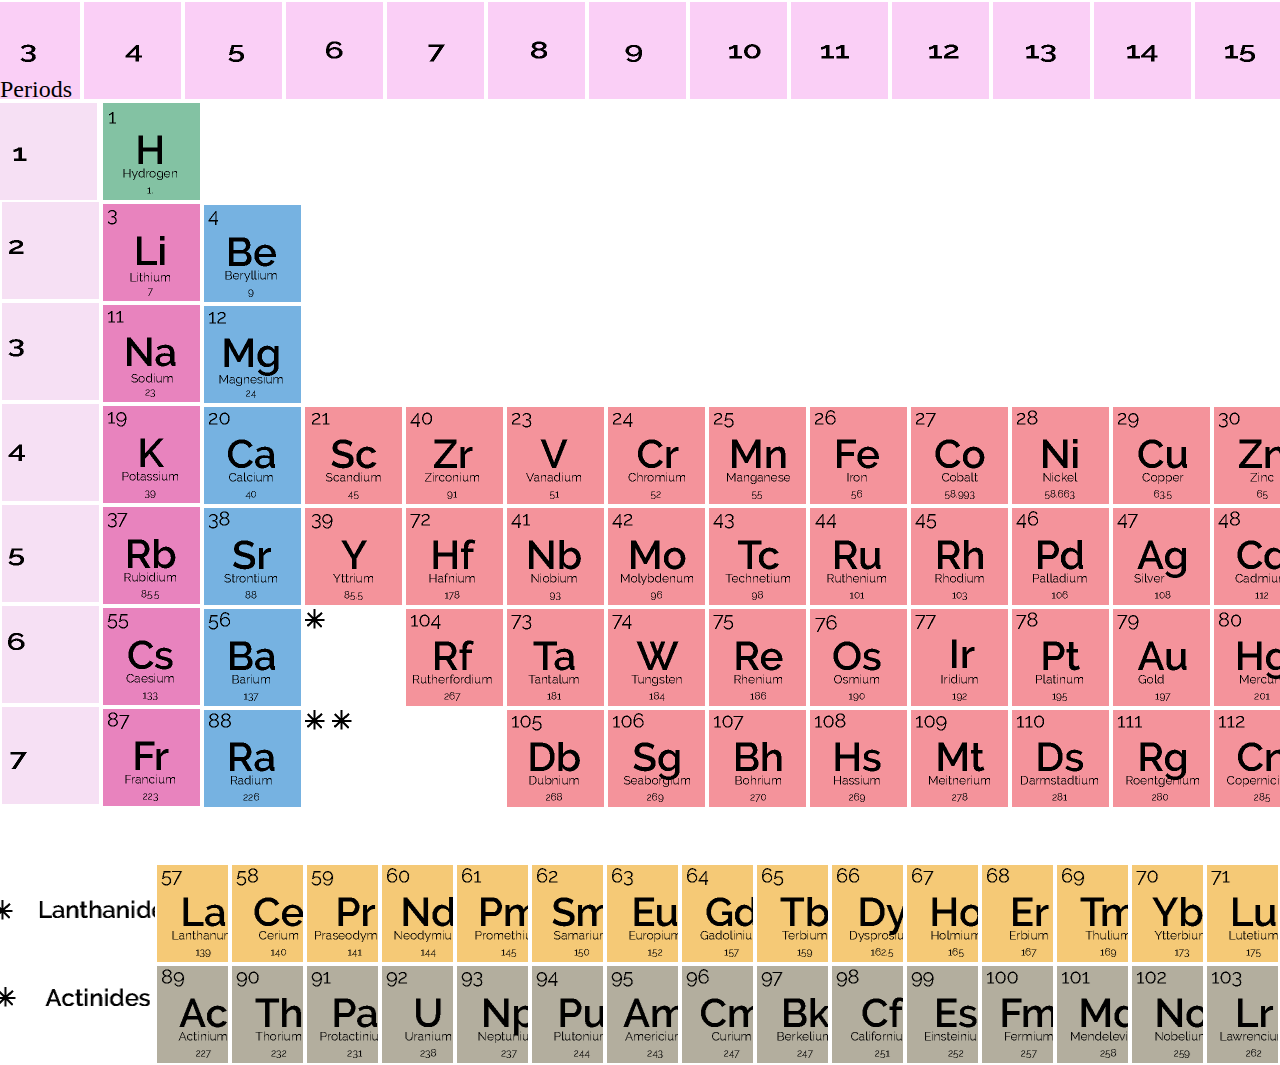
==== index.html @ 0c94d8a7 "Changed file location" ====
<!DOCTYPE html>
<html lang="en">

<head>
    <meta charset="UTF-8">
    <meta http-equiv="X-UA-Compatible" content="IE=edge">
    <meta name="viewport" content="width=device-width, initial-scale=1.0">
    <title>Periodic Table</title>
    <link rel="stylesheet" href="Styling/PeriodicTable.css">
    <link rel="stylesheet" href="Styling/style.css">
    <link rel="stylesheet" href="/Styling/utility.css">
</head>

<body>

    <div class="groups-heading x-flex center">
        <div class="group-title NormalCharacterStyle7">
            Groups
        </div>
        <div class="groups-heading-item m-1 st1">
            <div class="image58"></div>
        </div>
        <div class="groups-heading-item m-1 st1">
            <div class="image21"></div>
        </div>
        <div class="groups-heading-item m-1 st1">
            <div class="image20"></div>
        </div>
        <div class="groups-heading-item m-1 st1">
            <div class="image19"></div>
        </div>
        <div class="groups-heading-item m-1 st1">
            <div class="image18"></div>
        </div>
        <div class="groups-heading-item m-1 st1">
            <div class="image17"></div>
        </div>
        <div class="groups-heading-item m-1 st1">
            <div class="image16"></div>
        </div>
        <div class="groups-heading-item m-1 st1">
            <div class="image15"></div>
        </div>
        <div class="groups-heading-item m-1 st1">
            <div class="image14"></div>
        </div>
        <div class="groups-heading-item m-1 st1">
            <div class="image13"></div>
        </div>
        <div class="groups-heading-item m-1 st1">
            <div class="image12"></div>
        </div>
        <div class="groups-heading-item m-1 st1">
            <div class="image11"></div>
        </div>
        <div class="groups-heading-item m-1 st1">
            <div class="image10"></div>
        </div>
        <div class="groups-heading-item m-1 st1">
            <div class="image9"></div>
        </div>
        <div class="groups-heading-item m-1 st1">
            <div class="image8"></div>
        </div>
        <div class="groups-heading-item m-1 st1">
            <div class="image7"></div>
        </div>
        <div class="groups-heading-item m-1 st1">
            <div class="image6"></div>
        </div>
        <div class="groups-heading-item m-1 st1">
            <div class="image5"></div>
        </div>
    </div>



    <div class="periodic-table-main x-flex">

        <div class="periods-heading y-flex">
            <div class="periods-title NormalCharacterStyle7">
                Periods
            </div>
            <div class="periods-heading-item myColor">
                <div class="image59"></div>
            </div>
            <div class="periods-heading-item myColor m-1">
                <div class="image57"></div>
            </div>
            <div class="periods-heading-item myColor m-1">
                <div class="image56"></div>
            </div>
            <div class="periods-heading-item myColor m-1">
                <div class="image55"></div>
            </div>
            <div class="periods-heading-item myColor m-1">
                <div class="image54"></div>
            </div>
            <div class="periods-heading-item myColor m-1">
                <div class="image53"></div>
            </div>
            <div class="periods-heading-item myColor m-1">
                <div class="image52"></div>
            </div>
        </div>

        <div class="group1 y-flex">
            <div class="group1-item m-1 image146"></div>
            <div class="group1-item m-1 image145"></div>
            <div class="group1-item m-1 image144"></div>
            <div class="group1-item m-1 image143"></div>
            <div class="group1-item m-1 image142"></div>
            <div class="group1-item m-1 image141"></div>
            <div class="group1-item m-1 image140"></div>
        </div>

        <div class="group2 y-flex">
            <div class="group2-item m-1 image139"></div>
            <div class="group2-item m-1 image138"></div>
            <div class="group2-item m-1 image137"></div>
            <div class="group2-item m-1 image136"></div>
            <div class="group2-item m-1 image135"></div>
            <div class="group2-item m-1 image134"></div>
        </div>

        <div class="group3 y-flex">
            <div class="group3-item m-1 image133"></div>
            <div class="group3-item m-1 image132"></div>
            <div class="group3-item m-1 image4"></div>
            <div class="group3-item m-1 image2"></div>
        </div>

        <div class="group4 y-flex">
            <div class="group4-item m-1 image131"></div>
            <div class="group4-item m-1 image130"></div>
            <div class="group4-item m-1 image129"></div>
        </div>

        <div class="group5 y-flex">
            <div class="group5-item m-1 image128"></div>
            <div class="group5-item m-1 image127"></div>
            <div class="group5-item m-1 image126"></div>
            <div class="group5-item m-1 image125"></div>
        </div>

        <div class="group6 y-flex">
            <div class="group6-item m-1 image124"></div>
            <div class="group6-item m-1 image123"></div>
            <div class="group6-item m-1 image122"></div>
            <div class="group6-item m-1 image121"></div>
        </div>

        <div class="group7 y-flex">
            <div class="group7-item m-1 image120"></div>
            <div class="group7-item m-1 image119"></div>
            <div class="group7-item m-1 image118"></div>
            <div class="group7-item m-1 image117"></div>
        </div>

        <div class="group8 y-flex">
            <div class="group8-item m-1 image116"></div>
            <div class="group8-item m-1 image115"></div>
            <div class="group8-item m-1 image114"></div>
            <div class="group8-item m-1 image113"></div>
        </div>

        <div class="group9 y-flex">
            <div class="group9-item m-1 image112"></div>
            <div class="group9-item m-1 image111"></div>
            <div class="group9-item m-1 image110"></div>
            <div class="group9-item m-1 image109"></div>
        </div>

        <div class="group10 y-flex">
            <div class="group10-item m-1 image108"></div>
            <div class="group10-item m-1 image107"></div>
            <div class="group10-item m-1 image106"></div>
            <div class="group10-item m-1 image105"></div>
        </div>

        <div class="group11 y-flex">
            <div class="group11-item m-1 image104"></div>
            <div class="group11-item m-1 image103"></div>
            <div class="group11-item m-1 image102"></div>
            <div class="group11-item m-1 image101"></div>
        </div>

        <div class="group12 y-flex">
            <div class="group12-item m-1 image100"></div>
            <div class="group12-item m-1 image99"></div>
            <div class="group12-item m-1 image98"></div>
            <div class="group12-item m-1 image97"></div>
        </div>

        <div class="group13 y-flex">
            <div class="group13-item m-1 image96"></div>
            <div class="group13-item m-1 image95"></div>
            <div class="group13-item m-1 image94"></div>
            <div class="group13-item m-1 image93"></div>
            <div class="group13-item m-1 image92"></div>
        </div>

        <div class="group14 y-flex">
            <div class="group14-item m-1 image91"></div>
            <div class="group14-item m-1 image90"></div>
            <div class="group14-item m-1 image89"></div>
            <div class="group14-item m-1 image88"></div>
            <div class="group14-item m-1 image87"></div>
            <div class="group14-item m-1 image86"></div>
        </div>

        <div class="group15">
            <div class="group15-item m-2 image85"></div>
            <div class="group15-item m-2 image84"></div>
            <div class="group15-item m-2 image83"></div>
            <div class="group15-item m-2 image82"></div>
            <div class="group15-item m-2 image81"></div>
            <div class="group15-item m-2 image80"></div>
        </div>

        <div class="group16 y-flex">
            <div class="group16-item m-1 image79"></div>
            <div class="group16-item m-1 image78"></div>
            <div class="group16-item m-1 image77"></div>
            <div class="group16-item m-1 image76"></div>
            <div class="group16-item m-1 image75"></div>
            <div class="group16-item m-1 image74"></div>
        </div>

        <div class="group17 y-flex">
            <div class="group17-item m-1 image73"></div>
            <div class="group17-item m-1 image72"></div>
            <div class="group17-item m-1 image71"></div>
            <div class="group17-item m-1 image70"></div>
            <div class="group17-item m-1 image69"></div>
            <div class="group17-item m-1 image68"></div>
        </div>

        <div class="group18 y-flex center">
            <div class="group18-item m-1 image"></div>
            <div class="group18-item m-1 image67"></div>
            <div class="group18-item m-1 image66"></div>
            <div class="group18-item m-1 image65"></div>
            <div class="group18-item m-1 image64"></div>
            <div class="group18-item m-1 image63"></div>
            <div class="group18-item m-1 image62"></div>
        </div>

    </div>

    <div class="lower-periodic-table exceptions">
        <div class="lanthanides x-flex center">
            <div class="lanthanides-heading image3"></div>
            <div class="period6-item m-1 image51"></div>
            <div class="period6-item m-1 image49"></div>
            <div class="period6-item m-1 image47"></div>
            <div class="period6-item m-1 image45"></div>
            <div class="period6-item m-1 image43"></div>
            <div class="period6-item m-1 image41"></div>
            <div class="period6-item m-1 image39"></div>
            <div class="period6-item m-1 image37"></div>
            <div class="period6-item m-1 image35"></div>
            <div class="period6-item m-1 image33"></div>
            <div class="period6-item m-1 image31"></div>
            <div class="period6-item m-1 image29"></div>
            <div class="period6-item m-1 image27"></div>
            <div class="period6-item m-1 image25"></div>
            <div class="period6-item m-1 image23"></div>
        </div>

        <div class="actinides x-flex center">
            <div class="actinides-heading image1"></div>
            <div class="period7-item m-1 image50"></div>
            <div class="period7-item m-1 image48"></div>
            <div class="period7-item m-1 image46"></div>
            <div class="period7-item m-1 image44"></div>
            <div class="period7-item m-1 image42"></div>
            <div class="period7-item m-1 image40"></div>
            <div class="period7-item m-1 image38"></div>
            <div class="period7-item m-1 image36"></div>
            <div class="period7-item m-1 image34"></div>
            <div class="period7-item m-1 image32"></div>
            <div class="period7-item m-1 image30"></div>
            <div class="period7-item m-1 image28"></div>
            <div class="period7-item m-1 image26"></div>
            <div class="period7-item m-1 image24"></div>
            <div class="period7-item m-1 image22"></div>
        </div>
    </div>

</body>

</html>
---- Styling/PeriodicTable.css ----
@charset "utf-8";
.image9
{
	background-image : url(../Media/image9.png);
	background-repeat : no-repeat;
	width : 97px;
	height : 98px;
}
.image1
{
	background-image : url(../Media/image1.png);
	background-repeat : no-repeat;
	width : 267px;
	height : 97px;
}
.image14
{
	background-image : url(../Media/image14.png);
	background-repeat : no-repeat;
	width : 97px;
	height : 98px;
}
.image19
{
	background-image : url(../Media/image19.png);
	background-repeat : no-repeat;
	width : 97px;
	height : 98px;
}
.image27
{
	background-image : url(../Media/image27.png);
	background-repeat : no-repeat;
	width : 97px;
	height : 97px;
}
.image29
{
	background-image : url(../Media/image29.png);
	background-repeat : no-repeat;
	width : 97px;
	height : 97px;
}
.image5
{
	background-image : url(../Media/image5.png);
	background-repeat : no-repeat;
	width : 97px;
	height : 98px;
}
.image17
{
	background-image : url(../Media/image17.png);
	background-repeat : no-repeat;
	width : 97px;
	height : 98px;
}
.image26
{
	background-image : url(../Media/image26.png);
	background-repeat : no-repeat;
	width : 97px;
	height : 97px;
}
.image33
{
	background-image : url(../Media/image33.png);
	background-repeat : no-repeat;
	width : 97px;
	height : 97px;
}
.image6
{
	background-image : url(../Media/image6.png);
	background-repeat : no-repeat;
	width : 97px;
	height : 98px;
}
.image18
{
	background-image : url(../Media/image18.png);
	background-repeat : no-repeat;
	width : 97px;
	height : 98px;
}
.image21
{
	background-image : url(../Media/image21.png);
	background-repeat : no-repeat;
	width : 97px;
	height : 98px;
}
.image13
{
	background-image : url(../Media/image13.png);
	background-repeat : no-repeat;
	width : 97px;
	height : 98px;
}
.image34
{
	background-image : url(../Media/image34.png);
	background-repeat : no-repeat;
	width : 97px;
	height : 97px;
}
.image35
{
	background-image : url(../Media/image35.png);
	background-repeat : no-repeat;
	width : 97px;
	height : 97px;
}
.image16
{
	background-image : url(../Media/image16.png);
	background-repeat : no-repeat;
	width : 97px;
	height : 98px;
}
.image3
{
	background-image : url(../Media/image3.png);
	background-repeat : no-repeat;
	width : 267px;
	height : 97px;
}
.image25
{
	background-image : url(../Media/image25.png);
	background-repeat : no-repeat;
	width : 97px;
	height : 97px;
}
.image32
{
	background-image : url(../Media/image32.png);
	background-repeat : no-repeat;
	width : 97px;
	height : 97px;
}
.image36
{
	background-image : url(../Media/image36.png);
	background-repeat : no-repeat;
	width : 97px;
	height : 97px;
}
.image11
{
	background-image : url(../Media/image11.png);
	background-repeat : no-repeat;
	width : 97px;
	height : 98px;
}
.image8
{
	background-image : url(../Media/image8.png);
	background-repeat : no-repeat;
	width : 97px;
	height : 98px;
}
.image15
{
	background-image : url(../Media/image15.png);
	background-repeat : no-repeat;
	width : 97px;
	height : 98px;
}
.image24
{
	background-image : url(../Media/image24.png);
	background-repeat : no-repeat;
	width : 97px;
	height : 97px;
}
.image28
{
	background-image : url(../Media/image28.png);
	background-repeat : no-repeat;
	width : 97px;
	height : 97px;
}
.image37
{
	background-image : url(../Media/image37.png);
	background-repeat : no-repeat;
	width : 97px;
	height : 97px;
}
.image7
{
	background-image : url(../Media/image7.png);
	background-repeat : no-repeat;
	width : 97px;
	height : 98px;
}
.image39
{
	background-image : url(../Media/image39.png);
	background-repeat : no-repeat;
	width : 97px;
	height : 97px;
}
.image40
{
	background-image : url(../Media/image40.png);
	background-repeat : no-repeat;
	width : 97px;
	height : 97px;
}
.image2
{
	background-image : url(../Media/image2.png);
	background-repeat : no-repeat;
	width : 97px;
	height : 97px;
}
.image38
{
	background-image : url(../Media/image38.png);
	background-repeat : no-repeat;
	width : 97px;
	height : 97px;
}
.image4
{
	background-image : url(../Media/image4.png);
	background-repeat : no-repeat;
	width : 97px;
	height : 97px;
}
.image10
{
	background-image : url(../Media/image10.png);
	background-repeat : no-repeat;
	width : 97px;
	height : 98px;
}
.image12
{
	background-image : url(../Media/image12.png);
	background-repeat : no-repeat;
	width : 97px;
	height : 98px;
}
.image20
{
	background-image : url(../Media/image20.png);
	background-repeat : no-repeat;
	width : 97px;
	height : 98px;
}
.image22
{
	background-image : url(../Media/image22.png);
	background-repeat : no-repeat;
	width : 97px;
	height : 97px;
}
.image23
{
	background-image : url(../Media/image23.png);
	background-repeat : no-repeat;
	width : 97px;
	height : 97px;
}
.image30
{
	background-image : url(../Media/image30.png);
	background-repeat : no-repeat;
	width : 97px;
	height : 97px;
}
.image31
{
	background-image : url(../Media/image31.png);
	background-repeat : no-repeat;
	width : 97px;
	height : 97px;
}
.image91
{
	background-image : url(../Media/image91.png);
	background-repeat : no-repeat;
	width : 97px;
	height : 97px;
}
.image82
{
	background-image : url(../Media/image82.png);
	background-repeat : no-repeat;
	width : 97px;
	height : 97px;
}
.image95
{
	background-image : url(../Media/image95.png);
	background-repeat : no-repeat;
	width : 97px;
	height : 97px;
}
.image53
{
	background-image : url(../Media/image53.png);
	background-repeat : no-repeat;
	width : 97px;
	height : 97px;
}
.image59
{
	background-image : url(../Media/image59.png);
	background-repeat : no-repeat;
	width : 98px;
	height : 97px;
}
.image47
{
	background-image : url(../Media/image47.png);
	background-repeat : no-repeat;
	width : 97px;
	height : 97px;
}
.image54
{
	background-image : url(../Media/image54.png);
	background-repeat : no-repeat;
	width : 97px;
	height : 97px;
}
.image57
{
	background-image : url(../Media/image57.png);
	background-repeat : no-repeat;
	width : 97px;
	height : 97px;
}
.image62
{
	background-image : url(../Media/image62.png);
	background-repeat : no-repeat;
	width : 97px;
	height : 97px;
}
.image42
{
	background-image : url(../Media/image42.png);
	background-repeat : no-repeat;
	width : 97px;
	height : 97px;
}
.image50
{
	background-image : url(../Media/image50.png);
	background-repeat : no-repeat;
	width : 97px;
	height : 97px;
}
.image56
{
	background-image : url(../Media/image56.png);
	background-repeat : no-repeat;
	width : 97px;
	height : 97px;
}
.image65
{
	background-image : url(../Media/image65.png);
	background-repeat : no-repeat;
	width : 97px;
	height : 97px;
}
.image71
{
	background-image : url(../Media/image71.png);
	background-repeat : no-repeat;
	width : 97px;
	height : 97px;
}
.image73
{
	background-image : url(../Media/image73.png);
	background-repeat : no-repeat;
	width : 97px;
	height : 97px;
}
.image74
{
	background-image : url(../Media/image74.png);
	background-repeat : no-repeat;
	width : 97px;
	height : 97px;
}
.image61
{
	background-image : url(../Media/image61.png);
	background-repeat : no-repeat;
	width : 97px;
	height : 97px;
}
.image48
{
	background-image : url(../Media/image48.png);
	background-repeat : no-repeat;
	width : 97px;
	height : 97px;
}
.image69
{
	background-image : url(../Media/image69.png);
	background-repeat : no-repeat;
	width : 97px;
	height : 97px;
}
.image76
{
	background-image : url(../Media/image76.png);
	background-repeat : no-repeat;
	width : 97px;
	height : 97px;
}
.image77
{
	background-image : url(../Media/image77.png);
	background-repeat : no-repeat;
	width : 97px;
	height : 97px;
}
.image83
{
	background-image : url(../Media/image83.png);
	background-repeat : no-repeat;
	width : 97px;
	height : 97px;
}
.image92
{
	background-image : url(../Media/image92.png);
	background-repeat : no-repeat;
	width : 97px;
	height : 97px;
}
.image52
{
	background-image : url(../Media/image52.png);
	background-repeat : no-repeat;
	width : 97px;
	height : 97px;
}
.image49
{
	background-image : url(../Media/image49.png);
	background-repeat : no-repeat;
	width : 97px;
	height : 97px;
}
.image51
{
	background-image : url(../Media/image51.png);
	background-repeat : no-repeat;
	width : 97px;
	height : 97px;
}
.image55
{
	background-image : url(../Media/image55.png);
	background-repeat : no-repeat;
	width : 97px;
	height : 97px;
}
.image64
{
	background-image : url(../Media/image64.png);
	background-repeat : no-repeat;
	width : 97px;
	height : 97px;
}
.image79
{
	background-image : url(../Media/image79.png);
	background-repeat : no-repeat;
	width : 97px;
	height : 97px;
}
.image88
{
	background-image : url(../Media/image88.png);
	background-repeat : no-repeat;
	width : 97px;
	height : 97px;
}
.image93
{
	background-image : url(../Media/image93.png);
	background-repeat : no-repeat;
	width : 97px;
	height : 97px;
}
.image96
{
	background-image : url(../Media/image96.png);
	background-repeat : no-repeat;
	width : 97px;
	height : 97px;
}
.image81
{
	background-image : url(../Media/image81.png);
	background-repeat : no-repeat;
	width : 97px;
	height : 97px;
}
.image67
{
	background-image : url(../Media/image67.png);
	background-repeat : no-repeat;
	width : 97px;
	height : 97px;
}
.image97
{
	background-image : url(../Media/image97.png);
	background-repeat : no-repeat;
	width : 97px;
	height : 97px;
}
.image43
{
	background-image : url(../Media/image43.png);
	background-repeat : no-repeat;
	width : 97px;
	height : 97px;
}
.image70
{
	background-image : url(../Media/image70.png);
	background-repeat : no-repeat;
	width : 97px;
	height : 97px;
}
.image98
{
	background-image : url(../Media/image98.png);
	background-repeat : no-repeat;
	width : 97px;
	height : 97px;
}
.image99
{
	background-image : url(../Media/image99.png);
	background-repeat : no-repeat;
	width : 97px;
	height : 97px;
}
.image90
{
	background-image : url(../Media/image90.png);
	background-repeat : no-repeat;
	width : 97px;
	height : 97px;
}
.image89
{
	background-image : url(../Media/image89.png);
	background-repeat : no-repeat;
	width : 97px;
	height : 97px;
}
.image85
{
	background-image : url(../Media/image85.png);
	background-repeat : no-repeat;
	width : 97px;
	height : 97px;
}
.image94
{
	background-image : url(../Media/image94.png);
	background-repeat : no-repeat;
	width : 97px;
	height : 97px;
}
.image66
{
	background-image : url(../Media/image66.png);
	background-repeat : no-repeat;
	width : 97px;
	height : 97px;
}
.image86
{
	background-image : url(../Media/image86.png);
	background-repeat : no-repeat;
	width : 97px;
	height : 97px;
}
.image80
{
	background-image : url(../Media/image80.png);
	background-repeat : no-repeat;
	width : 97px;
	height : 97px;
}
.image78
{
	background-image : url(../Media/image78.png);
	background-repeat : no-repeat;
	width : 97px;
	height : 97px;
}
.image46
{
	background-image : url(../Media/image46.png);
	background-repeat : no-repeat;
	width : 97px;
	height : 97px;
}
.image58
{
	background-image : url(../Media/image58.png);
	background-repeat : no-repeat;
	width : 97px;
	height : 98px;
}
.image75
{
	background-image : url(../Media/image75.png);
	background-repeat : no-repeat;
	width : 97px;
	height : 97px;
}
.image45
{
	background-image : url(../Media/image45.png);
	background-repeat : no-repeat;
	width : 97px;
	height : 97px;
}
.image44
{
	background-image : url(../Media/image44.png);
	background-repeat : no-repeat;
	width : 97px;
	height : 97px;
}
.image60
{
	background-image : url(../Media/image60.png);
	background-repeat : no-repeat;
	width : 238px;
	height : 148px;
}
.image63
{
	background-image : url(../Media/image63.png);
	background-repeat : no-repeat;
	width : 97px;
	height : 97px;
}
.image41
{
	background-image : url(../Media/image41.png);
	background-repeat : no-repeat;
	width : 97px;
	height : 97px;
}
.image68
{
	background-image : url(../Media/image68.png);
	background-repeat : no-repeat;
	width : 97px;
	height : 97px;
}
.image72
{
	background-image : url(../Media/image72.png);
	background-repeat : no-repeat;
	width : 97px;
	height : 97px;
}
.image84
{
	background-image : url(../Media/image84.png);
	background-repeat : no-repeat;
	width : 97px;
	height : 97px;
}
.image87
{
	background-image : url(../Media/image87.png);
	background-repeat : no-repeat;
	width : 97px;
	height : 97px;
}
.image114
{
	background-image : url(../Media/image114.png);
	background-repeat : no-repeat;
	width : 97px;
	height : 97px;
}
.image127
{
	background-image : url(../Media/image127.png);
	background-repeat : no-repeat;
	width : 97px;
	height : 97px;
}
.image126
{
	background-image : url(../Media/image126.png);
	background-repeat : no-repeat;
	width : 97px;
	height : 97px;
}
.image100
{
	background-image : url(../Media/image100.png);
	background-repeat : no-repeat;
	width : 97px;
	height : 97px;
}
.image110
{
	background-image : url(../Media/image110.png);
	background-repeat : no-repeat;
	width : 97px;
	height : 97px;
}
.image121
{
	background-image : url(../Media/image121.png);
	background-repeat : no-repeat;
	width : 97px;
	height : 97px;
}
.image119
{
	background-image : url(../Media/image119.png);
	background-repeat : no-repeat;
	width : 97px;
	height : 97px;
}
.image128
{
	background-image : url(../Media/image128.png);
	background-repeat : no-repeat;
	width : 97px;
	height : 97px;
}
.image131
{
	background-image : url(../Media/image131.png);
	background-repeat : no-repeat;
	width : 97px;
	height : 97px;
}
.image133
{
	background-image : url(../Media/image133.png);
	background-repeat : no-repeat;
	width : 97px;
	height : 97px;
}
.image117
{
	background-image : url(../Media/image117.png);
	background-repeat : no-repeat;
	width : 97px;
	height : 97px;
}
.image120
{
	background-image : url(../Media/image120.png);
	background-repeat : no-repeat;
	width : 97px;
	height : 97px;
}
.image101
{
	background-image : url(../Media/image101.png);
	background-repeat : no-repeat;
	width : 97px;
	height : 97px;
}
.image129
{
	background-image : url(../Media/image129.png);
	background-repeat : no-repeat;
	width : 97px;
	height : 97px;
}
.image103
{
	background-image : url(../Media/image103.png);
	background-repeat : no-repeat;
	width : 97px;
	height : 97px;
}
.image135
{
	background-image : url(../Media/image135.png);
	background-repeat : no-repeat;
	width : 97px;
	height : 97px;
}
.image105
{
	background-image : url(../Media/image105.png);
	background-repeat : no-repeat;
	width : 97px;
	height : 97px;
}
.image134
{
	background-image : url(../Media/image134.png);
	background-repeat : no-repeat;
	width : 97px;
	height : 97px;
}
.image118
{
	background-image : url(../Media/image118.png);
	background-repeat : no-repeat;
	width : 97px;
	height : 97px;
}
.image137
{
	background-image : url(../Media/image137.png);
	background-repeat : no-repeat;
	width : 97px;
	height : 97px;
}
.image111
{
	background-image : url(../Media/image111.png);
	background-repeat : no-repeat;
	width : 97px;
	height : 97px;
}
.image115
{
	background-image : url(../Media/image115.png);
	background-repeat : no-repeat;
	width : 97px;
	height : 97px;
}
.image109
{
	background-image : url(../Media/image109.png);
	background-repeat : no-repeat;
	width : 97px;
	height : 97px;
}
.image112
{
	background-image : url(../Media/image112.png);
	background-repeat : no-repeat;
	width : 97px;
	height : 97px;
}
.image138
{
	background-image : url(../Media/image138.png);
	background-repeat : no-repeat;
	width : 97px;
	height : 97px;
}
.image139
{
	background-image : url(../Media/image139.png);
	background-repeat : no-repeat;
	width : 97px;
	height : 97px;
}
.image113
{
	background-image : url(../Media/image113.png);
	background-repeat : no-repeat;
	width : 97px;
	height : 97px;
}
.image123
{
	background-image : url(../Media/image123.png);
	background-repeat : no-repeat;
	width : 97px;
	height : 97px;
}
.image102
{
	background-image : url(../Media/image102.png);
	background-repeat : no-repeat;
	width : 97px;
	height : 97px;
}
.image130
{
	background-image : url(../Media/image130.png);
	background-repeat : no-repeat;
	width : 97px;
	height : 97px;
}
.image132
{
	background-image : url(../Media/image132.png);
	background-repeat : no-repeat;
	width : 97px;
	height : 97px;
}
.image125
{
	background-image : url(../Media/image125.png);
	background-repeat : no-repeat;
	width : 97px;
	height : 97px;
}
.image104
{
	background-image : url(../Media/image104.png);
	background-repeat : no-repeat;
	width : 97px;
	height : 97px;
}
.image136
{
	background-image : url(../Media/image136.png);
	background-repeat : no-repeat;
	width : 97px;
	height : 97px;
}
.image122
{
	background-image : url(../Media/image122.png);
	background-repeat : no-repeat;
	width : 97px;
	height : 97px;
}
.image107
{
	background-image : url(../Media/image107.png);
	background-repeat : no-repeat;
	width : 97px;
	height : 97px;
}
.image106
{
	background-image : url(../Media/image106.png);
	background-repeat : no-repeat;
	width : 97px;
	height : 97px;
}
.image116
{
	background-image : url(../Media/image116.png);
	background-repeat : no-repeat;
	width : 97px;
	height : 97px;
}
.image124
{
	background-image : url(../Media/image124.png);
	background-repeat : no-repeat;
	width : 97px;
	height : 97px;
}
.image108
{
	background-image : url(../Media/image108.png);
	background-repeat : no-repeat;
	width : 97px;
	height : 97px;
}
.image142
{
	background-image : url(../Media/image142.png);
	background-repeat : no-repeat;
	width : 97px;
	height : 97px;
}
.image144
{
	background-image : url(../Media/image144.png);
	background-repeat : no-repeat;
	width : 97px;
	height : 97px;
}
.image141
{
	background-image : url(../Media/image141.png);
	background-repeat : no-repeat;
	width : 97px;
	height : 97px;
}
.image140
{
	background-image : url(../Media/image140.png);
	background-repeat : no-repeat;
	width : 97px;
	height : 97px;
}
.image145
{
	background-image : url(../Media/image145.png);
	background-repeat : no-repeat;
	width : 97px;
	height : 97px;
}
.image143
{
	background-image : url(../Media/image143.png);
	background-repeat : no-repeat;
	width : 97px;
	height : 97px;
}
.NormalCharacterStyle13
{
	font-family : Raleway;
	font-weight : bold;
	font-size : 40px;
	color : #000000;
	color : rgb(0, 0, 0);
}
.NormalCharacterStyle12
{
	font-family : Raleway;
	font-size : 12px;
	color : #000000;
	color : rgb(0, 0, 0);
}
.NormalCharacterStyle7
{
	font-family : a Atmospheric;
	font-size : 24px;
	color : #000000;
	color : rgb(0, 0, 0);
}
.NormalCharacterStyle11
{
	font-family : Raleway;
	font-size : 20px;
	color : #000000;
	color : rgb(0, 0, 0);
}
.image146
{
	background-image : url(../Media/image146.png);
	background-repeat : no-repeat;
	width : 97px;
	height : 97px;
}
.NormalCharacterStyle9
{
	font-family : Raleway;
	font-size : 24px;
	color : #000000;
	color : rgb(0, 0, 0);
}
.NormalCharacterStyle8
{
	font-family : Raleway;
	font-size : 24px;
	color : #000000;
	color : rgb(0, 0, 0);
}
.NormalCharacterStyle10
{
	font-family : Raleway;
	font-size : 10px;
	color : #000000;
	color : rgb(0, 0, 0);
}
.NormalCharacterStyle6
{
	font-family : a Atmospheric;
	font-size : 24px;
	color : #000000;
	color : rgb(0, 0, 0);
}
.NormalCharacterStyle
{
	font-family : a Atmospheric;
	font-size : 24px;
	color : #000000;
	color : rgb(0, 0, 0);
}
.NormalCharacterStyle3
{
	font-family : Raleway;
	font-size : 24px;
	color : #000000;
	color : rgb(0, 0, 0);
}
.NormalCharacterStyle4
{
	font-family : Raleway;
	font-size : 24px;
	color : #000000;
	color : rgb(0, 0, 0);
}
.NormalCharacterStyle2
{
	font-family : Raleway;
	font-size : 24px;
	color : #000000;
	color : rgb(0, 0, 0);
}
.NormalCharacterStyle5
{
	font-family : a Atmospheric;
	font-size : 24px;
	color : #000000;
	color : rgb(0, 0, 0);
}
.NormalCharacterStyle1
{
	font-family : Raleway;
	font-size : 24px;
	color : #000000;
	color : rgb(0, 0, 0);
}
.st0
{
	background : #B3AE9E;
	background : rgba(179, 174, 158, 1);
	width : 238px;
	height : 44px;
}
.st1
{
	background : rgb(250, 207, 246);
	width : 97px;
	height : 97px;
}

.myColor
{
	background : rgb(246, 224, 244);
	width : 97px;
	height : 97px;
}

.st2
{
	background : #F4939B;
	background : rgba(244, 147, 155, 1);
	width : 238px;
	height : 44px;
}
.st3
{
	background : #BBA9DC;
	background : rgba(187, 169, 220, 1);
	width : 584px;
	height : 252px;
}
.st4
{
	background : #E883BE;
	background : rgba(232, 131, 190, 1);
	width : 238px;
	height : 44px;
}
.st5
{
	background : #76B2E1;
	background : rgba(118, 178, 225, 1);
	width : 238px;
	height : 44px;
}
.st6
{
	background : #F5C976;
	background : rgba(245, 201, 118, 1);
	width : 238px;
	height : 44px;
}
.image
{
	background-image : url(../Media/image.png);
	background-repeat : no-repeat;
	width : 97px;
	height : 97px;
}
.st7
{
	background : #F0B688;
	background : rgba(240, 182, 136, 1);
	width : 303px;
	height : 252px;
}
---- Styling/style.css ----
* {
    margin: 0;
    padding: 0;
}

/* .group-title {
    
} */

.groups-heading {
    margin-left: 25px;
}

.group2 {
    margin-top: 102px;
}

.group3 {
    margin-top: 304px
}

.group4 {
    margin-top: 304px
}

.group5 {
    margin-top: 304px
}

.group6 {
    margin-top: 304px
}

.group7 {
    margin-top: 304px
}

.group8 {
    margin-top: 304px
}

.group9 {
    margin-top: 304px
}

.group10 {
    margin-top: 304px
}

.group11 {
    margin-top: 304px
}

.group12 {
    margin-top: 304px
}

.group13 {
    margin-top: 102px
}

.group14 {
    margin-top: 102px
}

.group15 {
    margin-top: 102px
}

.group16 {
    margin-top: 102px
}

.group17 {
    margin-top: 102px
}

.periods-heading {
    margin-top: -25px;
}

.lower-periodic-table {
    margin-top: 50px;
    margin-left: -40px;
}
---- Styling/utility.css ----
.x-flex {
    display: flex;
    flex-direction: row;
}

.y-flex {
    display: flex;
    flex-direction: column;
}

.center {
    justify-content: center;
    align-items: center;
}

.m-1 {
    margin: 2px;
}

.m-2 {
    margin: 4px;
}
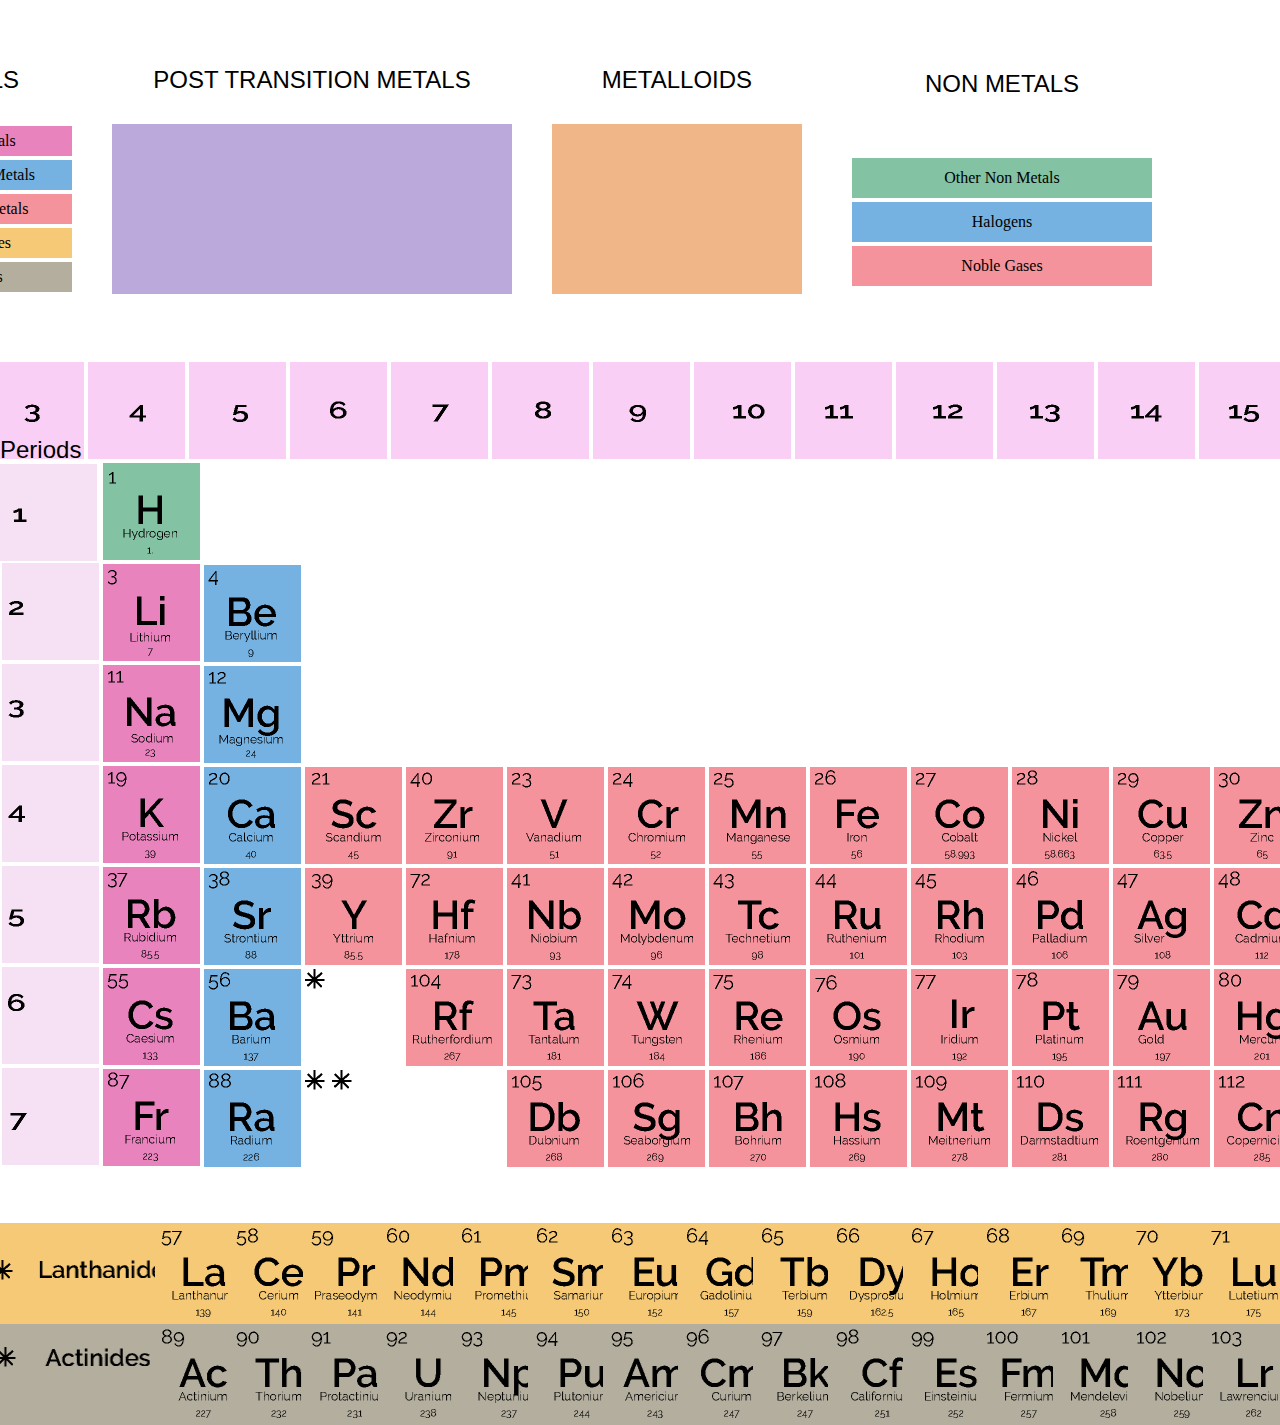
==== commit 3b21c405: "Added upper part of periodic table" ====
--- a/index.html
+++ b/index.html
@@ -12,6 +12,41 @@
 </head>
 
 <body>
+
+    <div class="upper-content x-flex center">
+        <div class="metals y-flex">
+            <div class="metals-heading x-flex center NormalCharacterStyle7">METALS</div>
+            <div class="metals-container y-flex center">
+                <div class="alkali-metals metals-items x-flex center">Alkali Metals</div>
+                <div class="alkali-earth-metals metals-items x-flex center">Alkali Earth Metals</div>
+                <div class="transition-metals metals-items x-flex center">Transition Metals</div>
+                <div class="lanthanides metals-items x-flex center">Lanthanides</div>
+                <div class="actinides metals-items x-flex center">Actinides</div>
+            </div>
+        </div>
+
+
+        <div class="post-transition-metals y-flex center">
+            <div class="post-transition-metals-heading NormalCharacterStyle7">POST TRANSITION METALS</div>
+            <div class="box1"></div>
+        </div>
+
+        <div class="metalloids y-flex center">
+            <div class="metalloids-heading NormalCharacterStyle7">METALLOIDS</div>
+            <div class="box2"></div>
+        </div>
+
+        <div class="non-metals y-flex center">
+            <div class="non-metals-heading tcenter NormalCharacterStyle7">NON METALS</div>
+            <div class="non-metals-container y-flex center">
+                <div class="other-non-metals non-metals-item x-flex center">Other Non Metals</div>
+                <div class="halogens non-metals-item x-flex center">Halogens</div>
+                <div class="noble-gases non-metals-item x-flex center">Noble Gases</div>
+            </div>
+        </div>
+    </div>
+
+
 
     <div class="groups-heading x-flex center">
         <div class="group-title NormalCharacterStyle7">
--- a/Styling/PeriodicTable.css
+++ b/Styling/PeriodicTable.css
@@ -1031,7 +1031,7 @@
 }
 .NormalCharacterStyle7
 {
-	font-family : a Atmospheric;
+	font-family : 'a Atmospheric', sans-serif;
 	font-size : 24px;
 	color : #000000;
 	color : rgb(0, 0, 0);
--- a/Styling/style.css
+++ b/Styling/style.css
@@ -1,11 +1,99 @@
+
 * {
     margin: 0;
     padding: 0;
 }
 
-/* .group-title {
-    
-} */
+.upper-content {
+    height: 40vh;
+    width: 80vw;
+}
+
+.metals-heading {
+    margin-bottom: 30px;
+}
+.metals-items {
+    height: 30px;
+    width: 200px;
+    margin: 2px 0px;
+}
+
+.alkali-metals {
+    background-color: rgb(232,131,190);
+}
+
+.alkali-earth-metals {
+    background-color: rgb(118,178,225);
+}
+
+.transition-metals {
+    background-color: rgb(244,147,155);
+}
+
+.lanthanides {
+    background-color: rgb(245,201,118);
+}
+
+.actinides {
+    background-color: rgb(179,174,158);
+}
+
+
+.post-transition-metals {
+    margin-left: 40px;
+}
+
+.post-transition-metals-heading {
+    margin-bottom: 30px;
+}
+
+.box1 {
+    height: 170px;
+    width: 400px;
+    background-color: rgb(187,169,220);
+}
+
+.metalloids {
+    margin-left: 40px;
+}
+
+.metalloids-heading {
+    margin-bottom: 30px;
+}
+
+.box2 {
+    height: 170px;
+    width: 250px;
+    background-color: rgb(240,182,136);
+}
+
+
+.non-metals {
+    margin-left: 50px;
+}
+
+.non-metals-heading {
+    margin-bottom: 60px;
+}
+
+.non-metals-item {
+    height: 40px;
+    width: 300px;
+    background-color: chartreuse;
+    margin-bottom: 4px;
+}
+
+.other-non-metals {
+    background-color: rgb(131,194,163);
+}
+
+.halogens {
+    background-color: rgb(118,178,225);
+}
+
+.noble-gases {
+    background-color: rgb(244,147,155)
+}
 
 .groups-heading {
     margin-left: 25px;
--- a/Styling/utility.css
+++ b/Styling/utility.css
@@ -13,6 +13,10 @@
     align-items: center;
 }
 
+.tcenter {
+    text-align: center;
+}
+
 .m-1 {
     margin: 2px;
 }
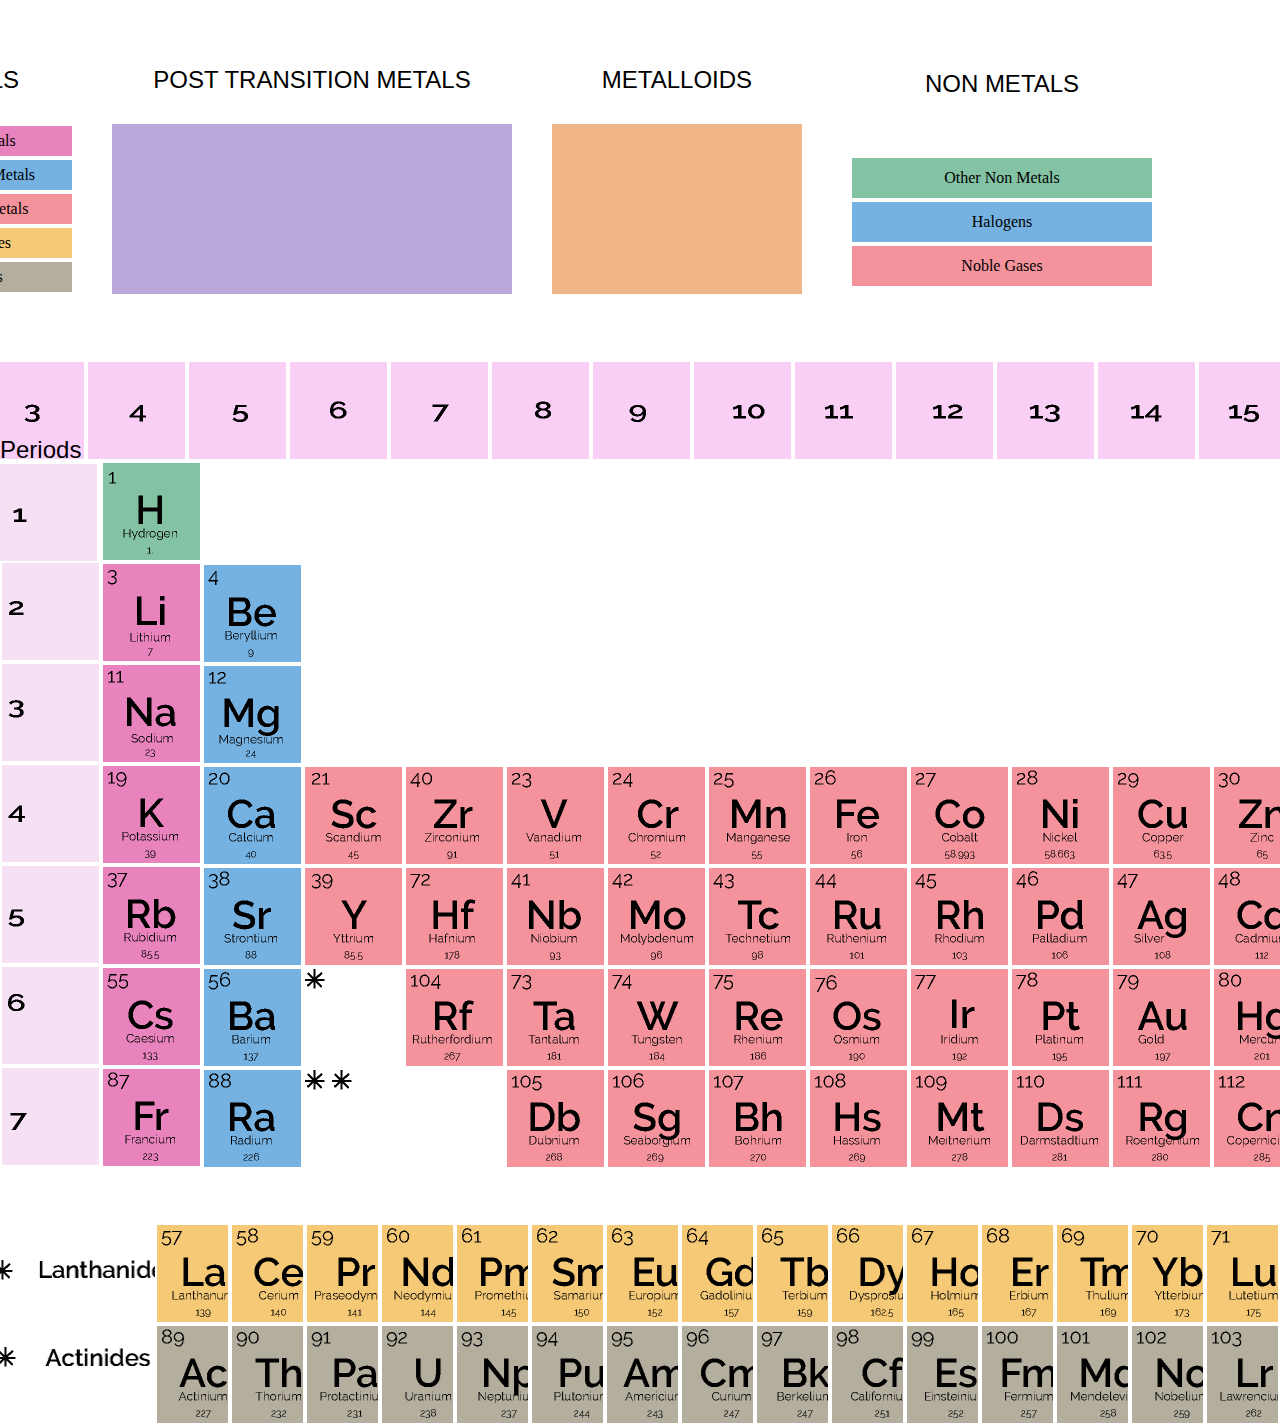
==== commit 07cc83eb: "Changed the style of the top part of Periodic Table" ====
--- a/index.html
+++ b/index.html
@@ -20,8 +20,8 @@
                 <div class="alkali-metals metals-items x-flex center">Alkali Metals</div>
                 <div class="alkali-earth-metals metals-items x-flex center">Alkali Earth Metals</div>
                 <div class="transition-metals metals-items x-flex center">Transition Metals</div>
-                <div class="lanthanides metals-items x-flex center">Lanthanides</div>
-                <div class="actinides metals-items x-flex center">Actinides</div>
+                <div class="lanthanides-top metals-items x-flex center">Lanthanides</div>
+                <div class="actinides-top metals-items x-flex center">Actinides</div>
             </div>
         </div>
 
--- a/Styling/style.css
+++ b/Styling/style.css
@@ -30,11 +30,11 @@
     background-color: rgb(244,147,155);
 }
 
-.lanthanides {
+.lanthanides-top {
     background-color: rgb(245,201,118);
 }
 
-.actinides {
+.actinides-top {
     background-color: rgb(179,174,158);
 }
 
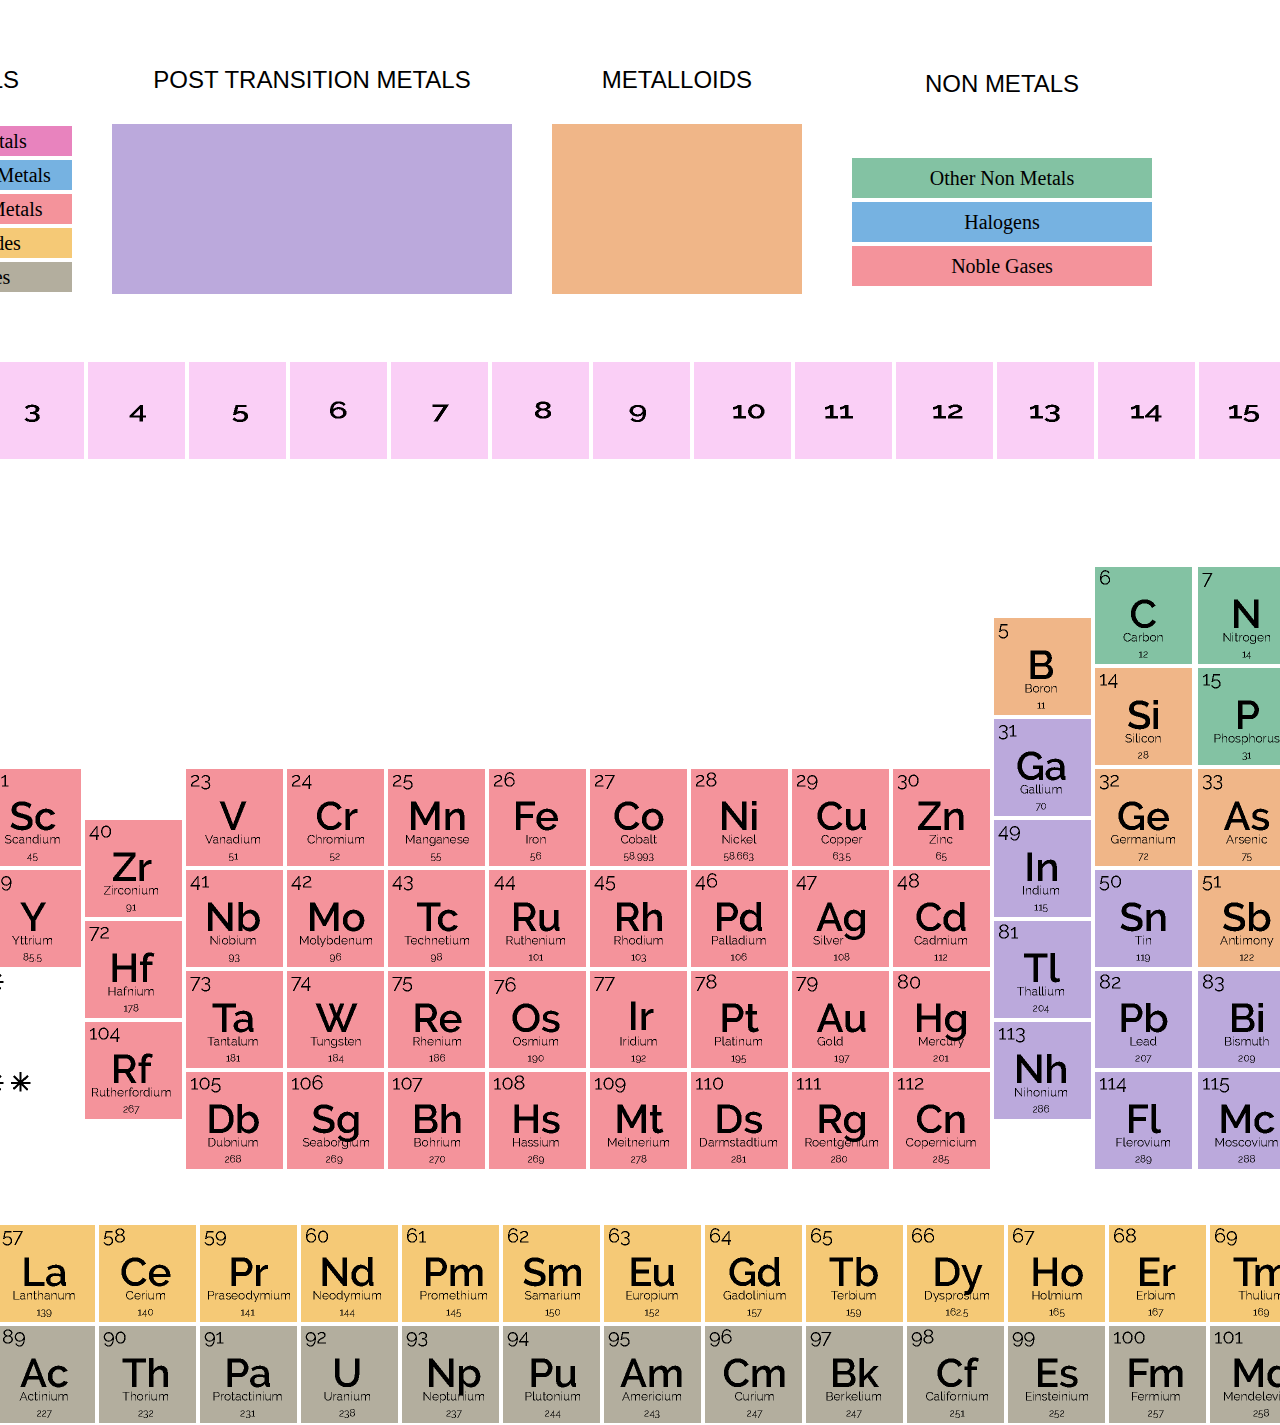
==== commit 0aaaa8b1: "Another commit" ====
--- a/index.html
+++ b/index.html
@@ -110,7 +110,7 @@
 
 
 
-    <div class="periodic-table-main x-flex">
+    <div class="periodic-table-main x-flex center">
 
         <div class="periods-heading y-flex">
             <div class="periods-title NormalCharacterStyle7">
@@ -283,7 +283,7 @@
 
     </div>
 
-    <div class="lower-periodic-table exceptions">
+    <div class="lower-periodic-table exceptions y-flex center">
         <div class="lanthanides x-flex center">
             <div class="lanthanides-heading image3"></div>
             <div class="period6-item m-1 image51"></div>
--- a/Styling/style.css
+++ b/Styling/style.css
@@ -16,6 +16,7 @@
     height: 30px;
     width: 200px;
     margin: 2px 0px;
+    font-size: 20px;
 }
 
 .alkali-metals {
@@ -81,6 +82,7 @@
     width: 300px;
     background-color: chartreuse;
     margin-bottom: 4px;
+    font-size: 20px;
 }
 
 .other-non-metals {
